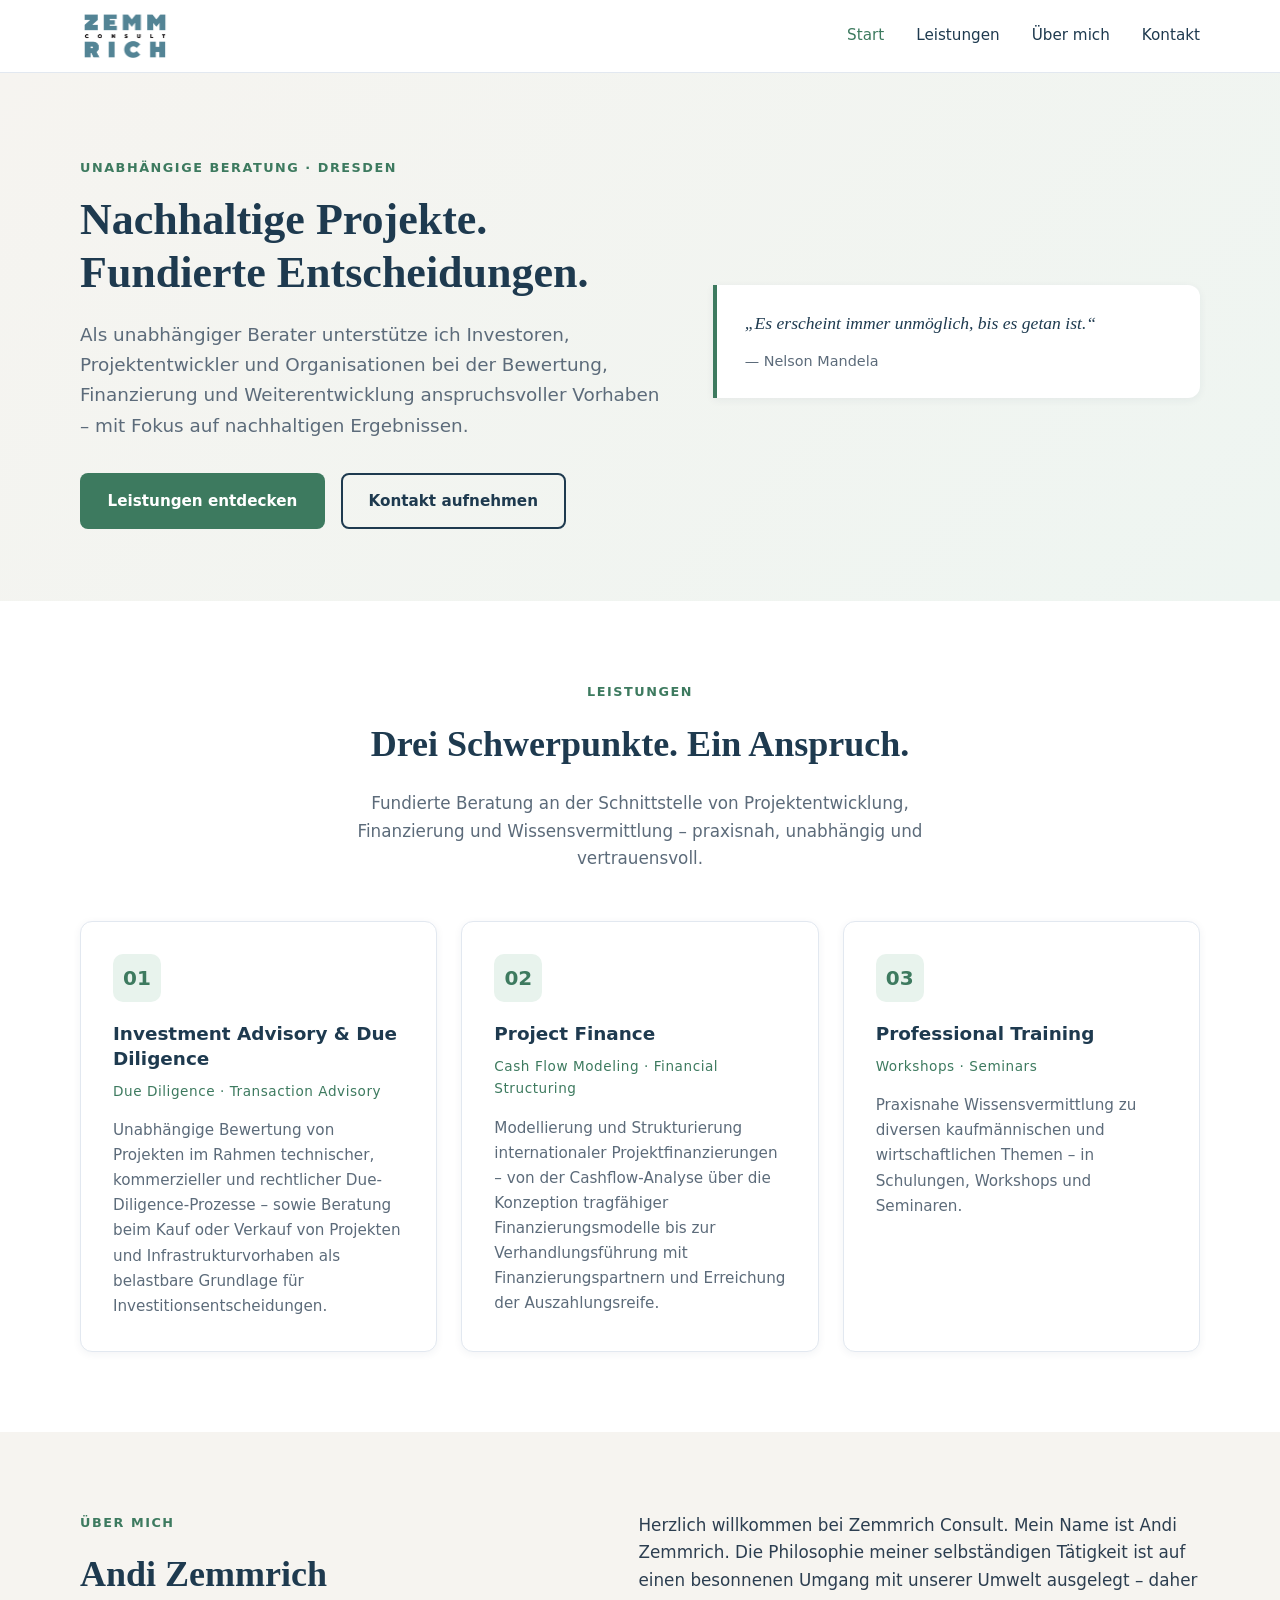
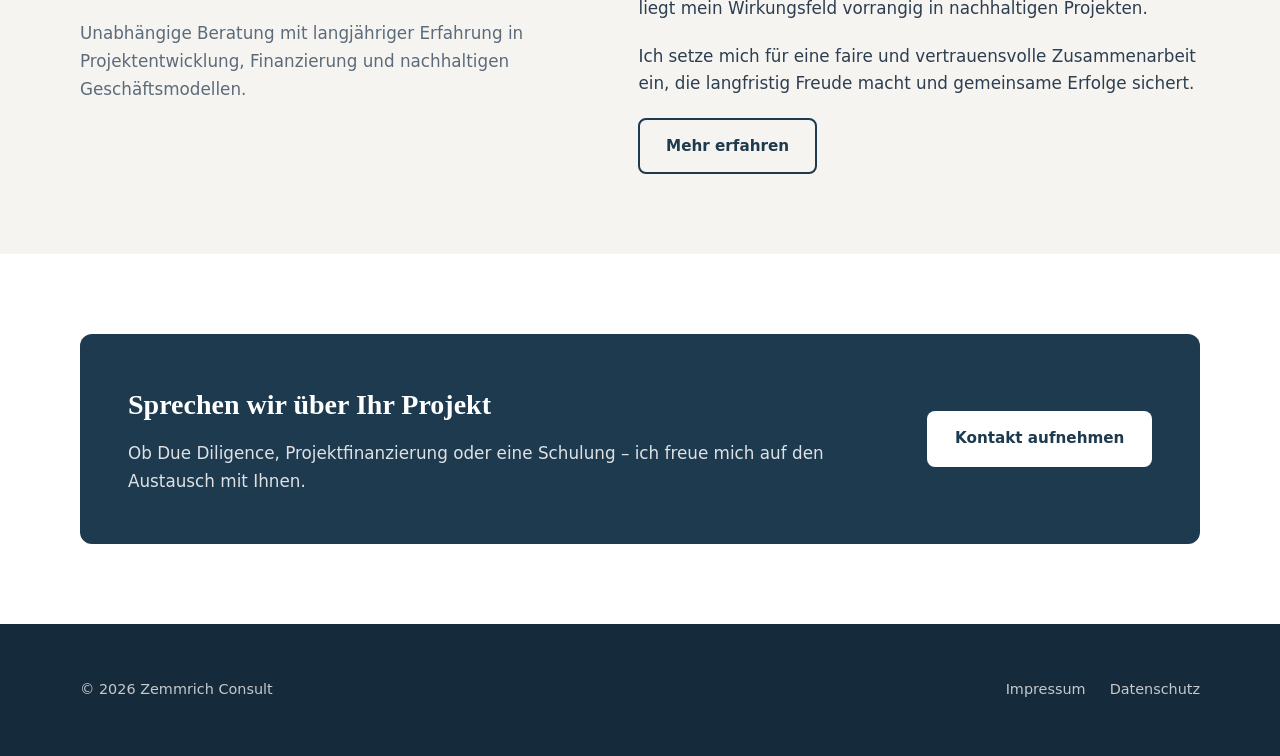
==== index.html @ 038dda1b "initial commit" ====
<!DOCTYPE html>
<html lang="de">
<head>
  <meta charset="UTF-8">
  <meta name="viewport" content="width=device-width, initial-scale=1.0">
  <meta name="description" content="Zemmrich Consult – Beratung zu Investment Advisory, Project Finance und Professional Training in Dresden.">
  <title>ZEMMRICH Consult – Investment Advisory · Project Finance · Professional Training</title>
  <link rel="icon" href="assets/zemmrich_logo_bez.jpg" type="image/jpeg">
  <link rel="stylesheet" href="css/style.css">
</head>
<body>
  <header class="site-header">
    <div class="container header-inner">
      <a href="index.html" class="logo-link" aria-label="ZEMMRICH Consult Startseite">
        <img src="assets/zemmrich_logo_bez.jpg" alt="ZEMMRICH Consult">
      </a>
      <button class="nav-toggle" aria-label="Menü öffnen" aria-expanded="false">
        <span></span><span></span><span></span>
      </button>
      <nav class="main-nav" aria-label="Hauptnavigation">
        <a href="index.html" class="active">Start</a>
        <a href="index.html#leistungen">Leistungen</a>
        <a href="ueber-mich.html">Über mich</a>
        <a href="kontakt.html">Kontakt</a>
      </nav>
    </div>
  </header>

  <main>
    <section class="hero">
      <div class="container hero-grid">
        <div>
          <span class="hero-eyebrow">Unabhängige Beratung · Dresden</span>
          <h1>Nachhaltige Projekte. Fundierte Entscheidungen.</h1>
          <p class="hero-lead">
            Als unabhängiger Berater unterstütze ich Investoren, Projektentwickler und
            Organisationen bei der Bewertung, Finanzierung und Weiterentwicklung
            anspruchsvoller Vorhaben – mit Fokus auf nachhaltigen Ergebnissen.
          </p>
          <div class="hero-actions">
            <a href="#leistungen" class="btn btn-primary">Leistungen entdecken</a>
            <a href="kontakt.html" class="btn btn-outline">Kontakt aufnehmen</a>
          </div>
        </div>
        <aside class="hero-quote">
          <blockquote>
            „Es erscheint immer unmöglich, bis es getan ist.“
          </blockquote>
          <cite>— Nelson Mandela</cite>
        </aside>
      </div>
    </section>

    <section id="leistungen" class="section">
      <div class="container">
        <header class="section-header centered">
          <span class="section-eyebrow">Leistungen</span>
          <h2>Drei Schwerpunkte. Ein Anspruch.</h2>
          <p>
            Fundierte Beratung an der Schnittstelle von Projektentwicklung, Finanzierung
            und Wissensvermittlung – praxisnah, unabhängig und vertrauensvoll.
          </p>
        </header>

        <div class="services-grid">
          <article class="service-card">
            <div class="service-icon" aria-hidden="true">01</div>
            <h3>Investment Advisory &amp; Due Diligence</h3>
            <span class="service-subtitle">Due Diligence · Transaction Advisory</span>
            <p>
              Unabhängige Bewertung von Projekten im Rahmen technischer, kommerzieller
              und rechtlicher Due-Diligence-Prozesse – sowie Beratung beim Kauf oder
              Verkauf von Projekten und Infrastrukturvorhaben als belastbare Grundlage
              für Investitionsentscheidungen.
            </p>
          </article>

          <article class="service-card">
            <div class="service-icon" aria-hidden="true">02</div>
            <h3>Project Finance</h3>
            <span class="service-subtitle">Cash Flow Modeling · Financial Structuring</span>
            <p>
              Modellierung und Strukturierung internationaler Projektfinanzierungen –
              von der Cashflow-Analyse über die Konzeption tragfähiger Finanzierungsmodelle
              bis zur Verhandlungsführung mit Finanzierungspartnern und Erreichung der
              Auszahlungsreife.
            </p>
          </article>

          <article class="service-card">
            <div class="service-icon" aria-hidden="true">03</div>
            <h3>Professional Training</h3>
            <span class="service-subtitle">Workshops · Seminars</span>
            <p>
              Praxisnahe Wissensvermittlung zu diversen kaufmännischen und wirtschaftlichen
              Themen – in Schulungen, Workshops und Seminaren.
            </p>
          </article>
        </div>
      </div>
    </section>

    <section class="section section-alt">
      <div class="container about-grid">
        <header class="section-header">
          <span class="section-eyebrow">Über mich</span>
          <h2>Andi Zemmrich</h2>
          <p>
            Unabhängige Beratung mit langjähriger Erfahrung in Projektentwicklung,
            Finanzierung und nachhaltigen Geschäftsmodellen.
          </p>
        </header>
        <div class="about-content">
          <p>
            Herzlich willkommen bei Zemmrich Consult. Mein Name ist Andi Zemmrich.
            Die Philosophie meiner selbständigen Tätigkeit ist auf einen besonnenen
            Umgang mit unserer Umwelt ausgelegt – daher liegt mein Wirkungsfeld
            vorrangig in nachhaltigen Projekten.
          </p>
          <p>
            Ich setze mich für eine faire und vertrauensvolle Zusammenarbeit ein,
            die langfristig Freude macht und gemeinsame Erfolge sichert.
          </p>
          <a href="ueber-mich.html" class="btn btn-outline">Mehr erfahren</a>
        </div>
      </div>
    </section>

    <section class="section">
      <div class="container">
        <div class="contact-box">
          <div>
            <h2>Sprechen wir über Ihr Projekt</h2>
            <p>
              Ob Due Diligence, Projektfinanzierung oder eine Schulung – ich freue mich
              auf den Austausch mit Ihnen.
            </p>
          </div>
          <a href="kontakt.html" class="btn btn-primary">Kontakt aufnehmen</a>
        </div>
      </div>
    </section>
  </main>

  <footer class="site-footer">
    <div class="container footer-inner">
      <p>© 2026 Zemmrich Consult</p>
      <nav class="footer-nav" aria-label="Fußnavigation">
        <a href="impressum.html">Impressum</a>
        <a href="datenschutz.html">Datenschutz</a>
      </nav>
    </div>
  </footer>

  <script src="js/main.js"></script>
</body>
</html>
---- css/style.css ----
:root {
  --color-navy: #1e3a4f;
  --color-navy-dark: #152a3a;
  --color-green: #3d7a5f;
  --color-green-light: #4f9b78;
  --color-sand: #f6f4f0;
  --color-white: #ffffff;
  --color-text: #2c3e50;
  --color-muted: #5c6b7a;
  --color-border: #e2e8f0;
  --font-serif: Georgia, "Times New Roman", serif;
  --font-sans: system-ui, -apple-system, "Segoe UI", Roboto, sans-serif;
  --shadow-sm: 0 2px 8px rgba(30, 58, 79, 0.06);
  --shadow-md: 0 8px 30px rgba(30, 58, 79, 0.1);
  --radius: 12px;
  --max-width: 1120px;
  --header-height: 72px;
}

*,
*::before,
*::after {
  box-sizing: border-box;
}

html {
  scroll-behavior: smooth;
}

body {
  margin: 0;
  font-family: var(--font-sans);
  font-size: 1.05rem;
  line-height: 1.65;
  color: var(--color-text);
  background: var(--color-white);
}

img {
  max-width: 100%;
  height: auto;
  display: block;
}

a {
  color: var(--color-green);
  text-decoration: none;
  transition: color 0.2s ease;
}

a:hover {
  color: var(--color-green-light);
}

.container {
  width: min(100% - 2rem, var(--max-width));
  margin-inline: auto;
}

/* Header */
.site-header {
  position: sticky;
  top: 0;
  z-index: 100;
  background: rgba(255, 255, 255, 0.95);
  backdrop-filter: blur(10px);
  border-bottom: 1px solid var(--color-border);
}

.header-inner {
  display: flex;
  align-items: center;
  justify-content: space-between;
  min-height: var(--header-height);
  gap: 1.5rem;
}

.logo-link {
  display: flex;
  align-items: center;
  flex-shrink: 0;
}

.logo-link img,
.logo-link svg {
  height: 52px;
  width: auto;
  max-width: 220px;
  object-fit: contain;
}

.main-nav {
  display: flex;
  align-items: center;
  gap: 2rem;
}

.main-nav a {
  color: var(--color-navy);
  font-size: 0.95rem;
  font-weight: 500;
}

.main-nav a:hover,
.main-nav a.active {
  color: var(--color-green);
}

.nav-toggle {
  display: none;
  background: none;
  border: none;
  cursor: pointer;
  padding: 0.5rem;
}

.nav-toggle span {
  display: block;
  width: 24px;
  height: 2px;
  background: var(--color-navy);
  margin: 5px 0;
  transition: transform 0.3s ease;
}

/* Hero */
.hero {
  background: linear-gradient(135deg, var(--color-sand) 0%, #eef5f1 100%);
  padding: 5rem 0 4.5rem;
}

.hero-grid {
  display: grid;
  grid-template-columns: 1.2fr 1fr;
  gap: 3rem;
  align-items: center;
}

.hero-eyebrow {
  display: inline-block;
  font-size: 0.8rem;
  font-weight: 600;
  letter-spacing: 0.12em;
  text-transform: uppercase;
  color: var(--color-green);
  margin-bottom: 1rem;
}

.hero h1 {
  font-family: var(--font-serif);
  font-size: clamp(2rem, 4vw, 2.75rem);
  line-height: 1.2;
  color: var(--color-navy);
  margin: 0 0 1.25rem;
}

.hero-lead {
  font-size: 1.15rem;
  color: var(--color-muted);
  margin: 0 0 2rem;
  max-width: 52ch;
}

.hero-quote {
  background: var(--color-white);
  border-left: 4px solid var(--color-green);
  padding: 1.5rem 1.75rem;
  border-radius: 0 var(--radius) var(--radius) 0;
  box-shadow: var(--shadow-sm);
}

.hero-quote blockquote {
  margin: 0;
  font-family: var(--font-serif);
  font-style: italic;
  font-size: 1.1rem;
  color: var(--color-navy);
}

.hero-quote cite {
  display: block;
  margin-top: 0.75rem;
  font-style: normal;
  font-size: 0.9rem;
  color: var(--color-muted);
}

.btn {
  display: inline-flex;
  align-items: center;
  justify-content: center;
  padding: 0.85rem 1.6rem;
  border-radius: 8px;
  font-weight: 600;
  font-size: 0.95rem;
  border: 2px solid transparent;
  cursor: pointer;
  transition: all 0.2s ease;
}

.btn-primary {
  background: var(--color-green);
  color: var(--color-white);
}

.btn-primary:hover {
  background: var(--color-green-light);
  color: var(--color-white);
}

.btn-outline {
  background: transparent;
  color: var(--color-navy);
  border-color: var(--color-navy);
}

.btn-outline:hover {
  background: var(--color-navy);
  color: var(--color-white);
}

.hero-actions {
  display: flex;
  flex-wrap: wrap;
  gap: 1rem;
}

/* Sections */
.section {
  padding: 5rem 0;
}

.section-alt {
  background: var(--color-sand);
}

.section-header {
  max-width: 640px;
  margin-bottom: 3rem;
}

.section-header.centered {
  text-align: center;
  margin-inline: auto;
}

.section-eyebrow {
  display: block;
  font-size: 0.8rem;
  font-weight: 600;
  letter-spacing: 0.12em;
  text-transform: uppercase;
  color: var(--color-green);
  margin-bottom: 0.75rem;
}

.section-header h2 {
  font-family: var(--font-serif);
  font-size: clamp(1.75rem, 3vw, 2.25rem);
  color: var(--color-navy);
  margin: 0 0 1rem;
}

.section-header p {
  color: var(--color-muted);
  margin: 0;
}

/* Service cards */
.services-grid {
  display: grid;
  grid-template-columns: repeat(3, 1fr);
  gap: 1.5rem;
}

.service-card {
  background: var(--color-white);
  border: 1px solid var(--color-border);
  border-radius: var(--radius);
  padding: 2rem;
  box-shadow: var(--shadow-sm);
  transition: transform 0.2s ease, box-shadow 0.2s ease;
}

.service-card:hover {
  transform: translateY(-4px);
  box-shadow: var(--shadow-md);
}

.service-icon {
  width: 48px;
  height: 48px;
  border-radius: 10px;
  background: #e8f3ed;
  color: var(--color-green);
  display: flex;
  align-items: center;
  justify-content: center;
  font-size: 1.25rem;
  font-weight: 700;
  margin-bottom: 1.25rem;
}

.service-card h3 {
  font-size: 1.15rem;
  color: var(--color-navy);
  margin: 0 0 0.5rem;
  line-height: 1.35;
}

.service-subtitle {
  display: block;
  font-size: 0.85rem;
  font-weight: 500;
  color: var(--color-green);
  letter-spacing: 0.04em;
  margin-bottom: 1rem;
}

.service-card p {
  font-size: 0.95rem;
  color: var(--color-muted);
  margin: 0;
}

/* About */
.about-grid {
  display: grid;
  grid-template-columns: 1fr 1.1fr;
  gap: 3rem;
  align-items: start;
}

.about-content p {
  margin: 0 0 1.25rem;
  color: var(--color-text);
}

.about-content p:last-child {
  margin-bottom: 0;
}

.values-list {
  list-style: none;
  padding: 0;
  margin: 2rem 0 0;
  display: grid;
  gap: 1rem;
}

.values-list li {
  background: var(--color-white);
  border: 1px solid var(--color-border);
  border-radius: var(--radius);
  padding: 1.25rem 1.5rem;
}

.values-list strong {
  display: block;
  color: var(--color-navy);
  margin-bottom: 0.25rem;
}

.values-list span {
  font-size: 0.95rem;
  color: var(--color-muted);
}

/* Contact */
.contact-box {
  background: var(--color-navy);
  color: var(--color-white);
  border-radius: var(--radius);
  padding: 3rem;
  display: grid;
  grid-template-columns: 1fr auto;
  gap: 2rem;
  align-items: center;
}

.contact-box h2 {
  font-family: var(--font-serif);
  font-size: 1.75rem;
  margin: 0 0 0.75rem;
}

.contact-box p {
  margin: 0;
  opacity: 0.85;
}

.contact-box .btn-primary {
  background: var(--color-white);
  color: var(--color-navy);
}

.contact-box .btn-primary:hover {
  background: var(--color-sand);
}

.contact-details {
  display: grid;
  gap: 1.5rem;
  margin-top: 2rem;
}

.contact-item strong {
  display: block;
  color: var(--color-navy);
  margin-bottom: 0.25rem;
}

.contact-item span,
.contact-item a {
  color: var(--color-muted);
}

.contact-placeholder {
  font-style: italic;
  color: var(--color-muted);
}

/* Page layout (subpages) */
.page-hero {
  background: var(--color-sand);
  padding: 3rem 0;
}

.page-hero h1 {
  font-family: var(--font-serif);
  font-size: clamp(1.75rem, 3vw, 2.5rem);
  color: var(--color-navy);
  margin: 0;
}

.page-content {
  padding: 3rem 0 5rem;
  max-width: 720px;
}

.page-content h2 {
  font-family: var(--font-serif);
  color: var(--color-navy);
  margin: 2rem 0 1rem;
}

.page-content p {
  margin: 0 0 1.25rem;
}

/* Footer */
.site-footer {
  background: var(--color-navy-dark);
  color: rgba(255, 255, 255, 0.75);
  padding: 2.5rem 0;
  font-size: 0.9rem;
}

.footer-inner {
  display: flex;
  flex-wrap: wrap;
  justify-content: space-between;
  align-items: center;
  gap: 1rem;
}

.footer-nav {
  display: flex;
  flex-wrap: wrap;
  gap: 1.5rem;
}

.footer-nav a {
  color: rgba(255, 255, 255, 0.75);
}

.footer-nav a:hover {
  color: var(--color-white);
}

/* Responsive */
@media (max-width: 900px) {
  .hero-grid,
  .about-grid,
  .services-grid {
    grid-template-columns: 1fr;
  }

  .contact-box {
    grid-template-columns: 1fr;
    text-align: center;
  }

  .nav-toggle {
    display: block;
  }

  .main-nav {
    position: fixed;
    top: var(--header-height);
    left: 0;
    right: 0;
    background: var(--color-white);
    flex-direction: column;
    padding: 1.5rem;
    gap: 1.25rem;
    border-bottom: 1px solid var(--color-border);
    transform: translateY(-120%);
    opacity: 0;
    pointer-events: none;
    transition: all 0.3s ease;
  }

  .main-nav.open {
    transform: translateY(0);
    opacity: 1;
    pointer-events: auto;
  }
}
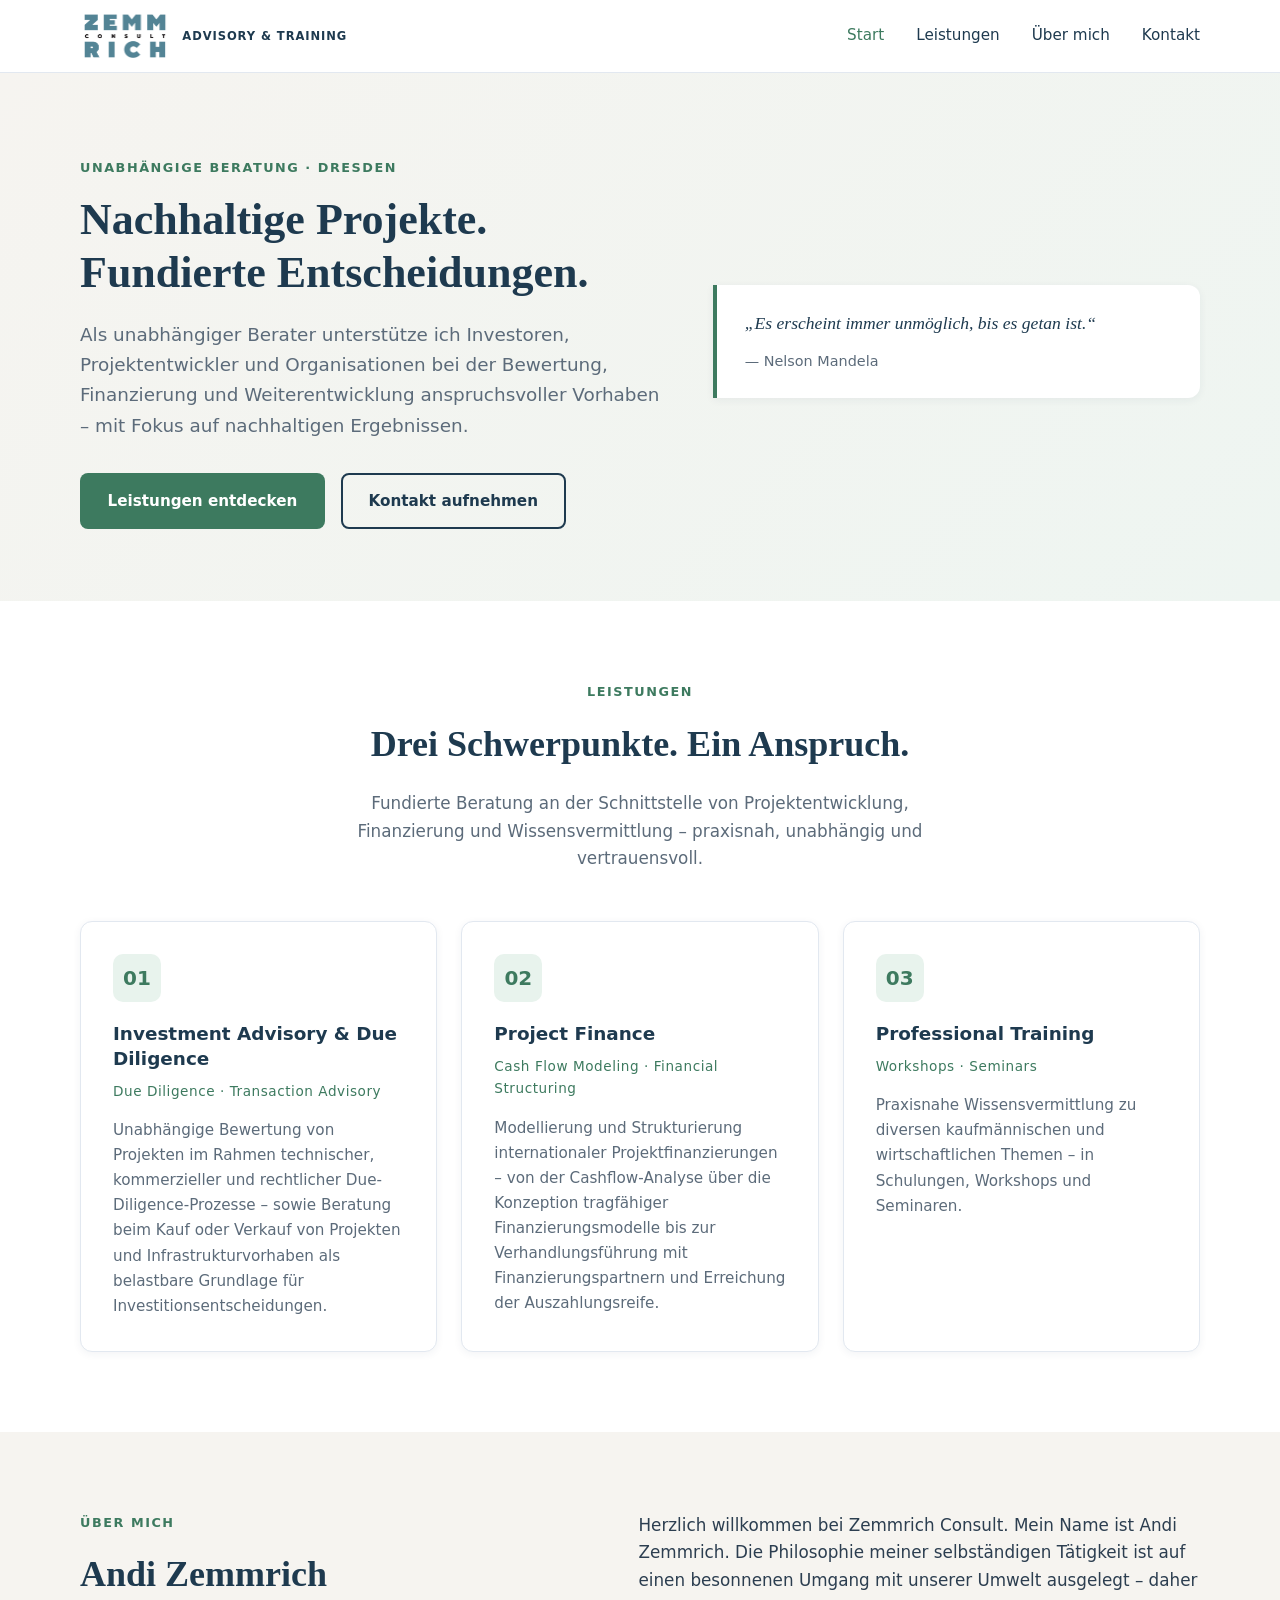
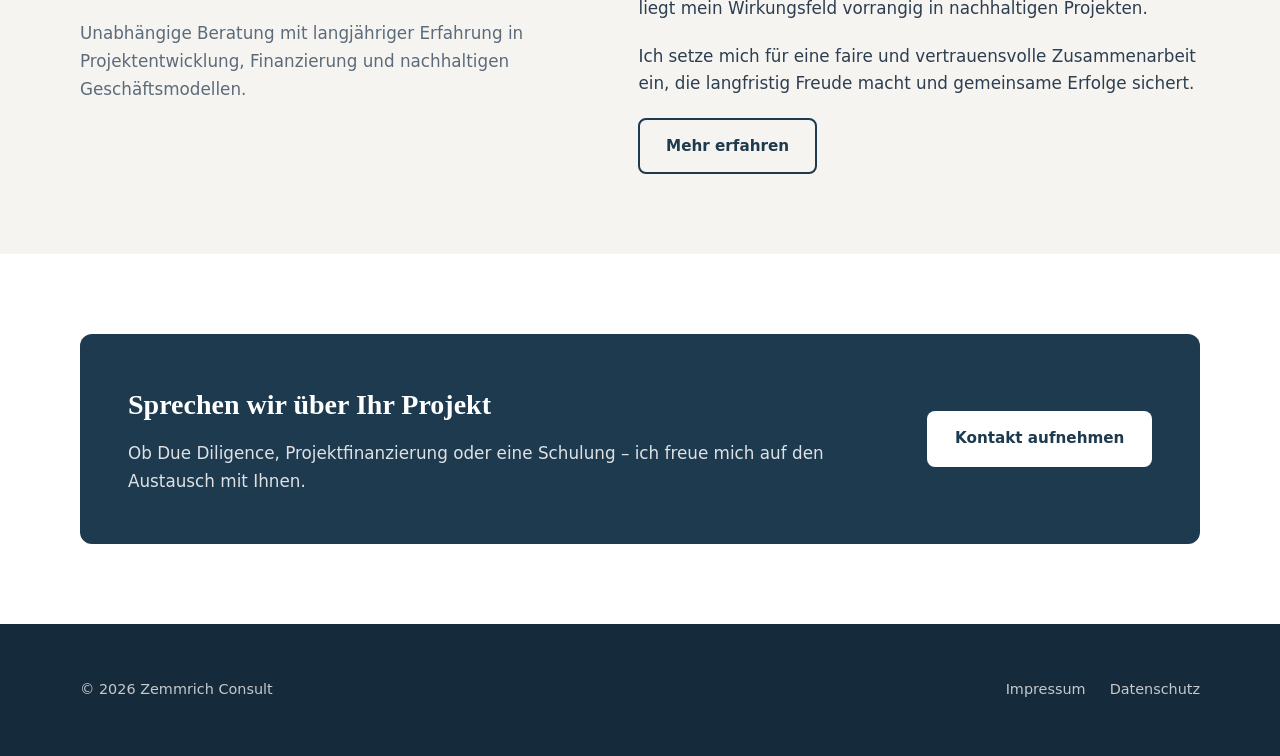
==== commit 53d647f0: "Website aktualisiert" ====
--- a/index.html
+++ b/index.html
@@ -13,6 +13,7 @@
     <div class="container header-inner">
       <a href="index.html" class="logo-link" aria-label="ZEMMRICH Consult Startseite">
         <img src="assets/zemmrich_logo_bez.jpg" alt="ZEMMRICH Consult">
+        <span class="logo-tagline">Advisory &amp; Training</span>
       </a>
       <button class="nav-toggle" aria-label="Menü öffnen" aria-expanded="false">
         <span></span><span></span><span></span>
--- a/css/style.css
+++ b/css/style.css
@@ -78,7 +78,9 @@
 .logo-link {
   display: flex;
   align-items: center;
-  flex-shrink: 0;
+  gap: 0.75rem;
+  flex-shrink: 1;
+  min-width: 0;
 }
 
 .logo-link img,
@@ -87,6 +89,17 @@
   width: auto;
   max-width: 220px;
   object-fit: contain;
+  flex-shrink: 0;
+}
+
+.logo-tagline {
+  font-size: 0.72rem;
+  font-weight: 600;
+  letter-spacing: 0.08em;
+  text-transform: uppercase;
+  color: var(--color-navy);
+  line-height: 1.25;
+  white-space: nowrap;
 }
 
 .main-nav {
@@ -444,8 +457,23 @@
   margin: 2rem 0 1rem;
 }
 
+.page-content h3 {
+  font-size: 1.05rem;
+  color: var(--color-navy);
+  margin: 1.5rem 0 0.75rem;
+}
+
 .page-content p {
   margin: 0 0 1.25rem;
+}
+
+.page-content ol {
+  margin: 0 0 1.25rem;
+  padding-left: 1.5rem;
+}
+
+.page-content ol li {
+  margin-bottom: 0.5rem;
 }
 
 /* Footer */
@@ -517,3 +545,10 @@
     pointer-events: auto;
   }
 }
+
+@media (max-width: 480px) {
+  .logo-tagline {
+    font-size: 0.62rem;
+    letter-spacing: 0.04em;
+  }
+}
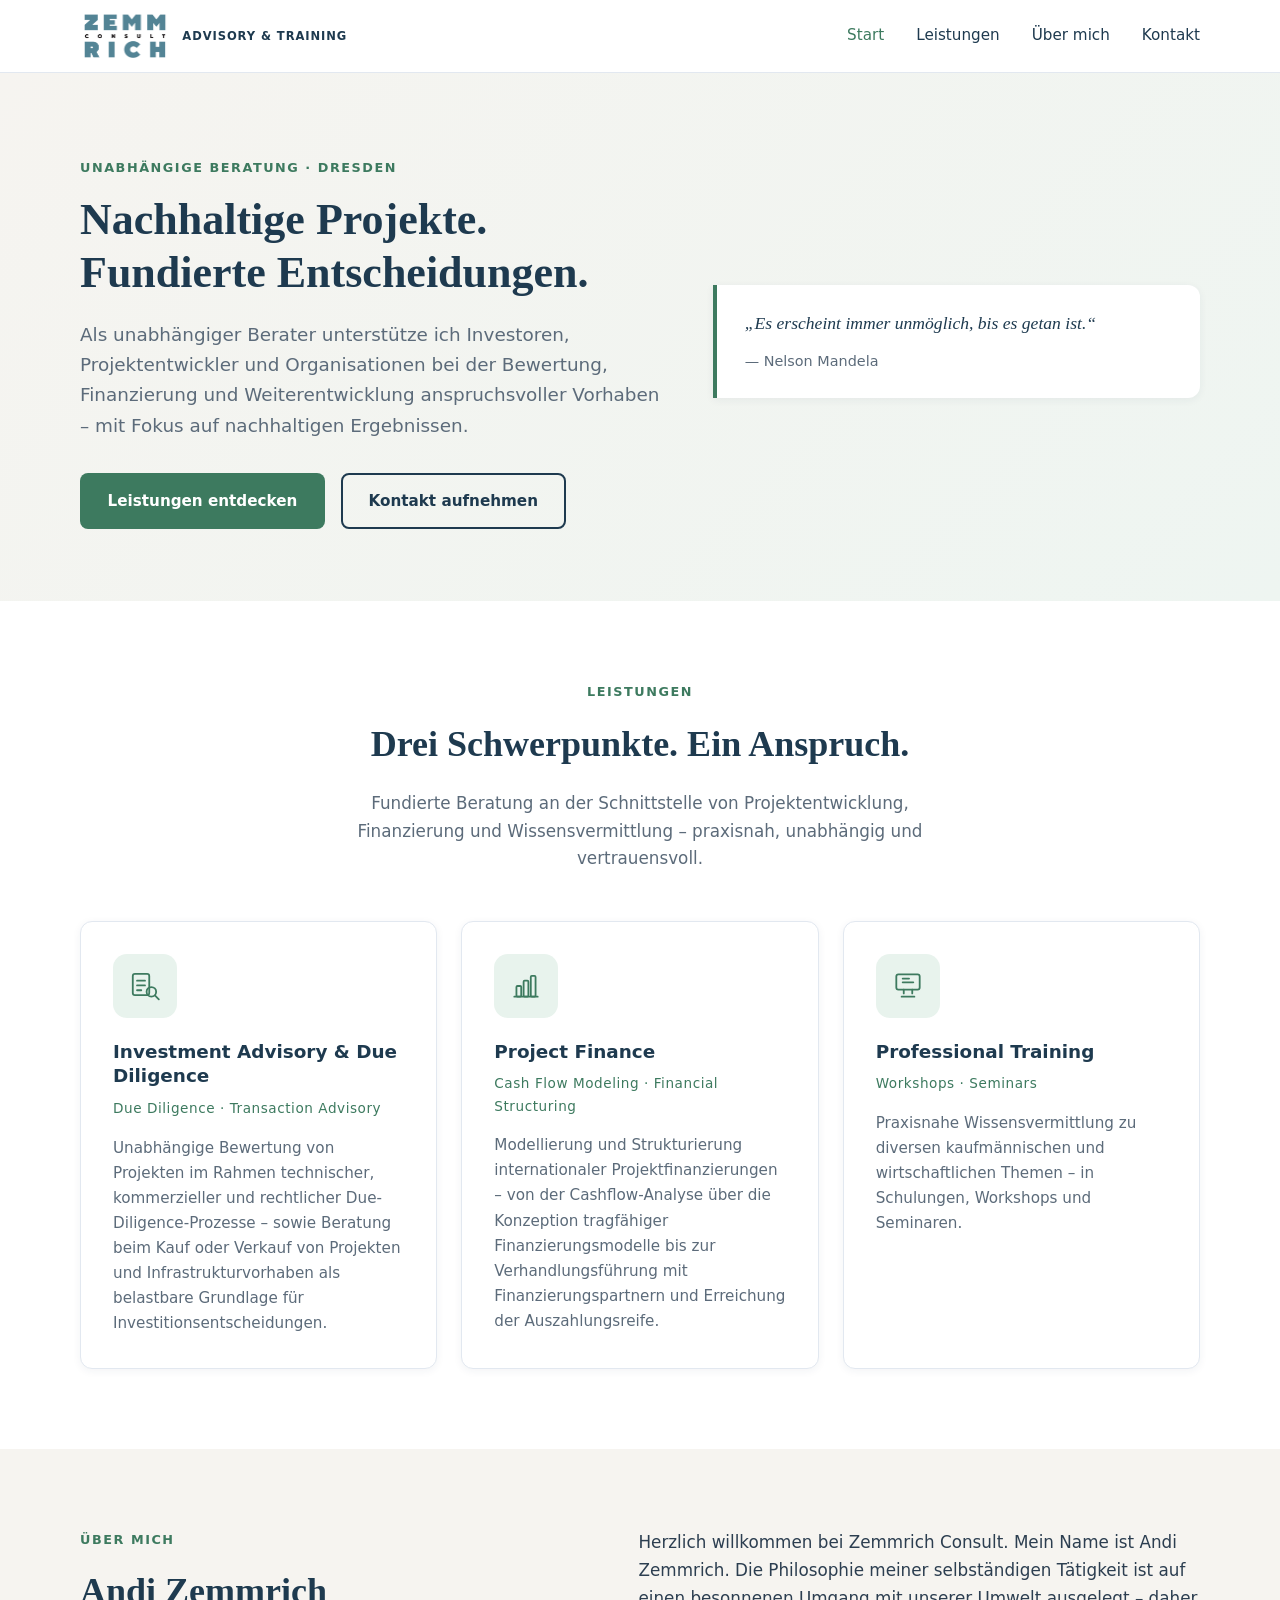
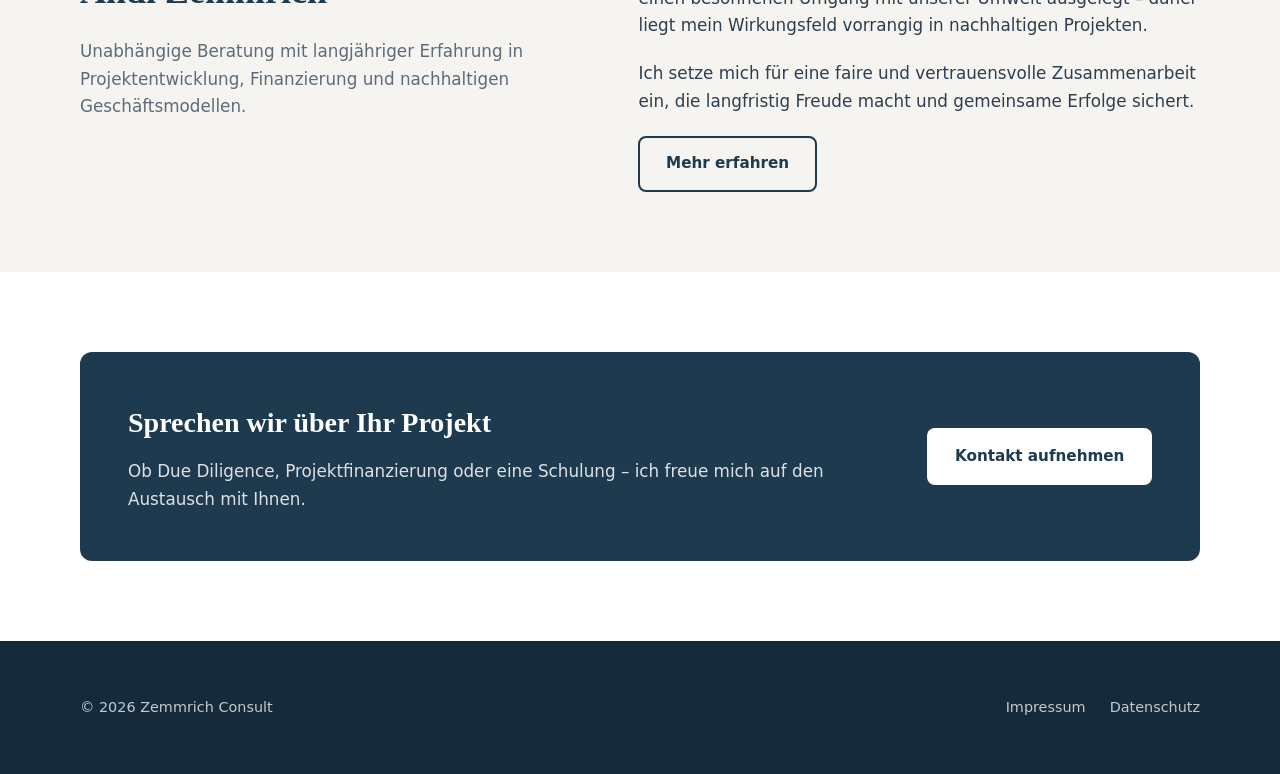
==== commit d175f340: "Website aktualisiert" ====
--- a/index.html
+++ b/index.html
@@ -65,7 +65,14 @@
 
         <div class="services-grid">
           <article class="service-card">
-            <div class="service-icon" aria-hidden="true">01</div>
+            <div class="service-icon" aria-hidden="true">
+              <svg viewBox="0 0 32 32" fill="none" stroke="currentColor" stroke-width="1.7" stroke-linecap="round" stroke-linejoin="round">
+                <rect x="4.5" y="4.5" width="15.5" height="20" rx="2"/>
+                <path d="M8.5 11h7.5M8.5 15.5h7.5M8.5 20h4"/>
+                <circle cx="22" cy="21.5" r="4.5"/>
+                <path d="M25.3 24.8 29 28.5"/>
+              </svg>
+            </div>
             <h3>Investment Advisory &amp; Due Diligence</h3>
             <span class="service-subtitle">Due Diligence · Transaction Advisory</span>
             <p>
@@ -77,7 +84,14 @@
           </article>
 
           <article class="service-card">
-            <div class="service-icon" aria-hidden="true">02</div>
+            <div class="service-icon" aria-hidden="true">
+              <svg viewBox="0 0 32 32" fill="none" stroke="currentColor" stroke-width="1.7" stroke-linecap="round" stroke-linejoin="round">
+                <path d="M5 26h22"/>
+                <rect x="7" y="16" width="4.5" height="10" rx="1"/>
+                <rect x="13.75" y="11" width="4.5" height="15" rx="1"/>
+                <rect x="20.5" y="6.5" width="4.5" height="19.5" rx="1"/>
+              </svg>
+            </div>
             <h3>Project Finance</h3>
             <span class="service-subtitle">Cash Flow Modeling · Financial Structuring</span>
             <p>
@@ -89,7 +103,13 @@
           </article>
 
           <article class="service-card">
-            <div class="service-icon" aria-hidden="true">03</div>
+            <div class="service-icon" aria-hidden="true">
+              <svg viewBox="0 0 32 32" fill="none" stroke="currentColor" stroke-width="1.7" stroke-linecap="round" stroke-linejoin="round">
+                <rect x="5" y="5" width="22" height="14.5" rx="2"/>
+                <path d="M12 19.5v3.5M20 19.5v3.5M10 26h12"/>
+                <path d="M11 12.5h10M11 9h6"/>
+              </svg>
+            </div>
             <h3>Professional Training</h3>
             <span class="service-subtitle">Workshops · Seminars</span>
             <p>
--- a/css/style.css
+++ b/css/style.css
@@ -301,17 +301,21 @@
 }
 
 .service-icon {
-  width: 48px;
-  height: 48px;
-  border-radius: 10px;
+  width: 64px;
+  height: 64px;
+  border-radius: 14px;
   background: #e8f3ed;
   color: var(--color-green);
   display: flex;
   align-items: center;
   justify-content: center;
-  font-size: 1.25rem;
-  font-weight: 700;
-  margin-bottom: 1.25rem;
+  margin-bottom: 1.35rem;
+}
+
+.service-icon svg {
+  width: 34px;
+  height: 34px;
+  display: block;
 }
 
 .service-card h3 {
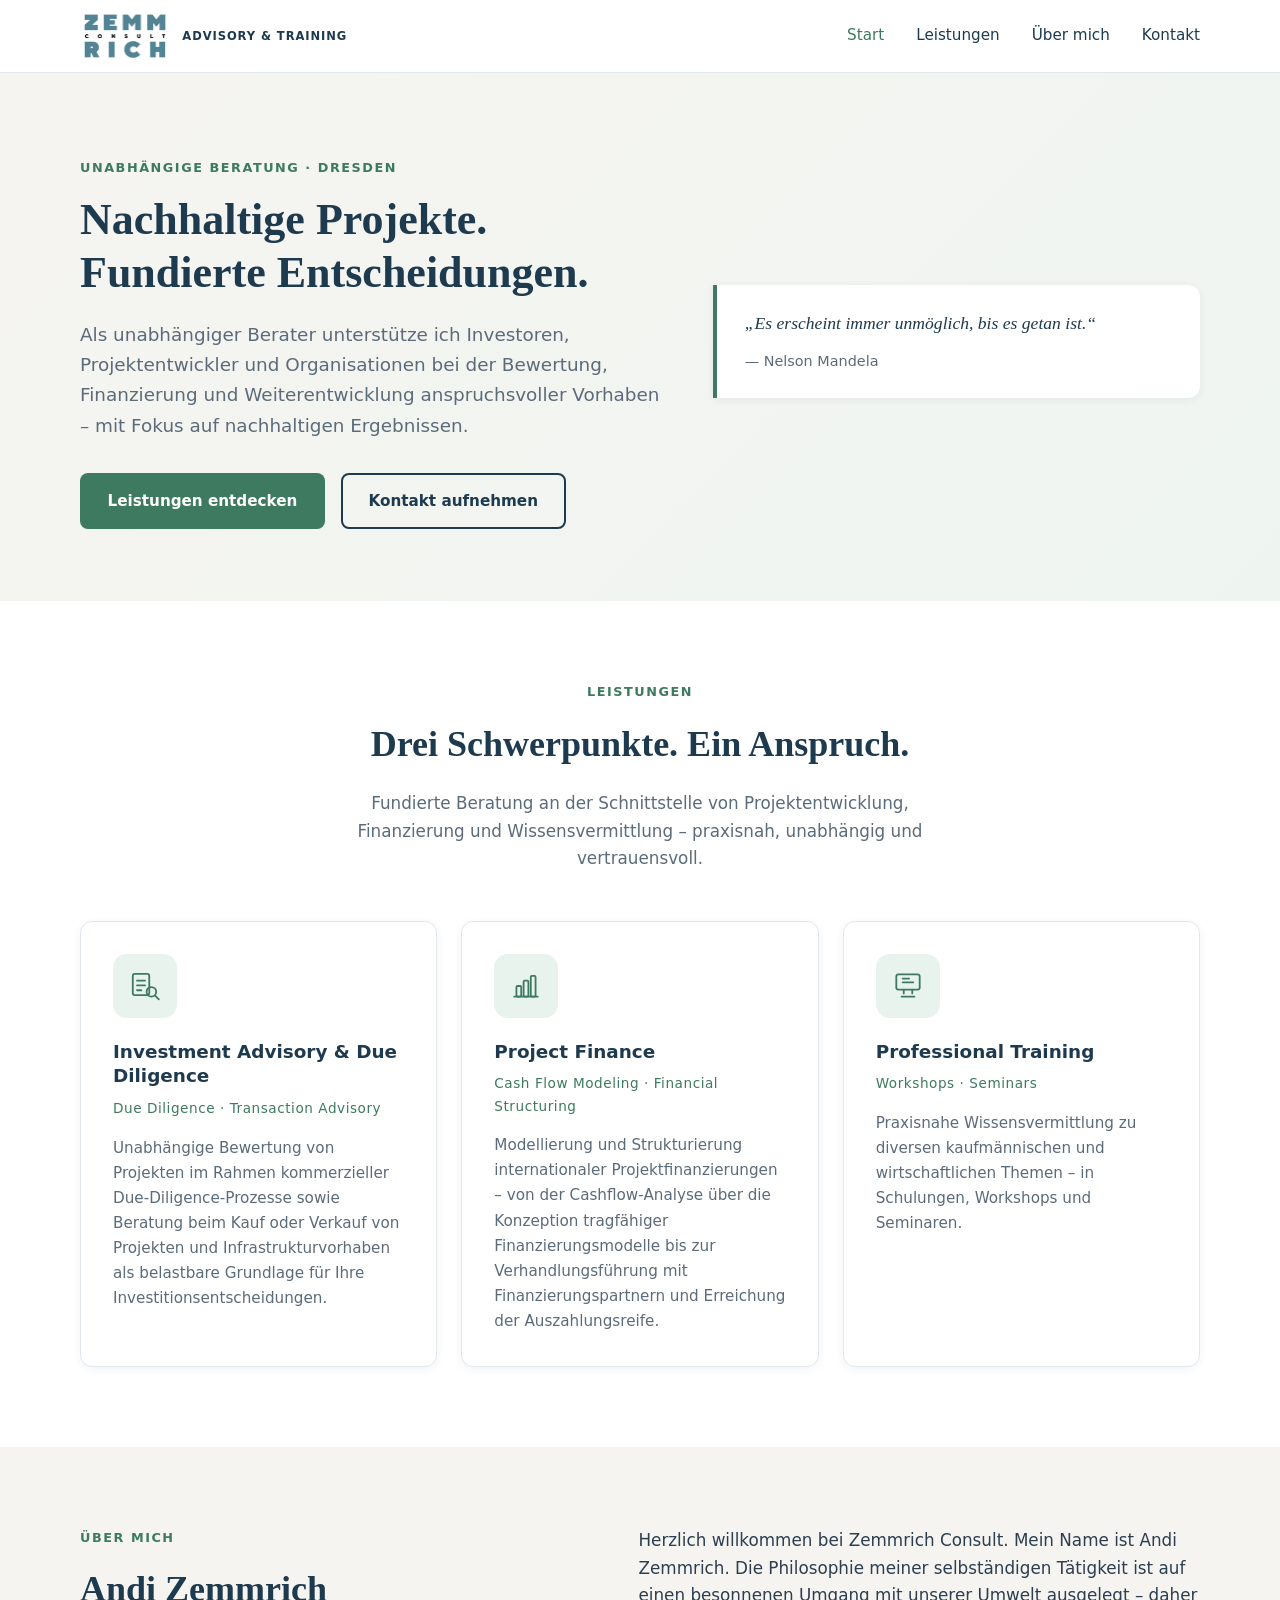
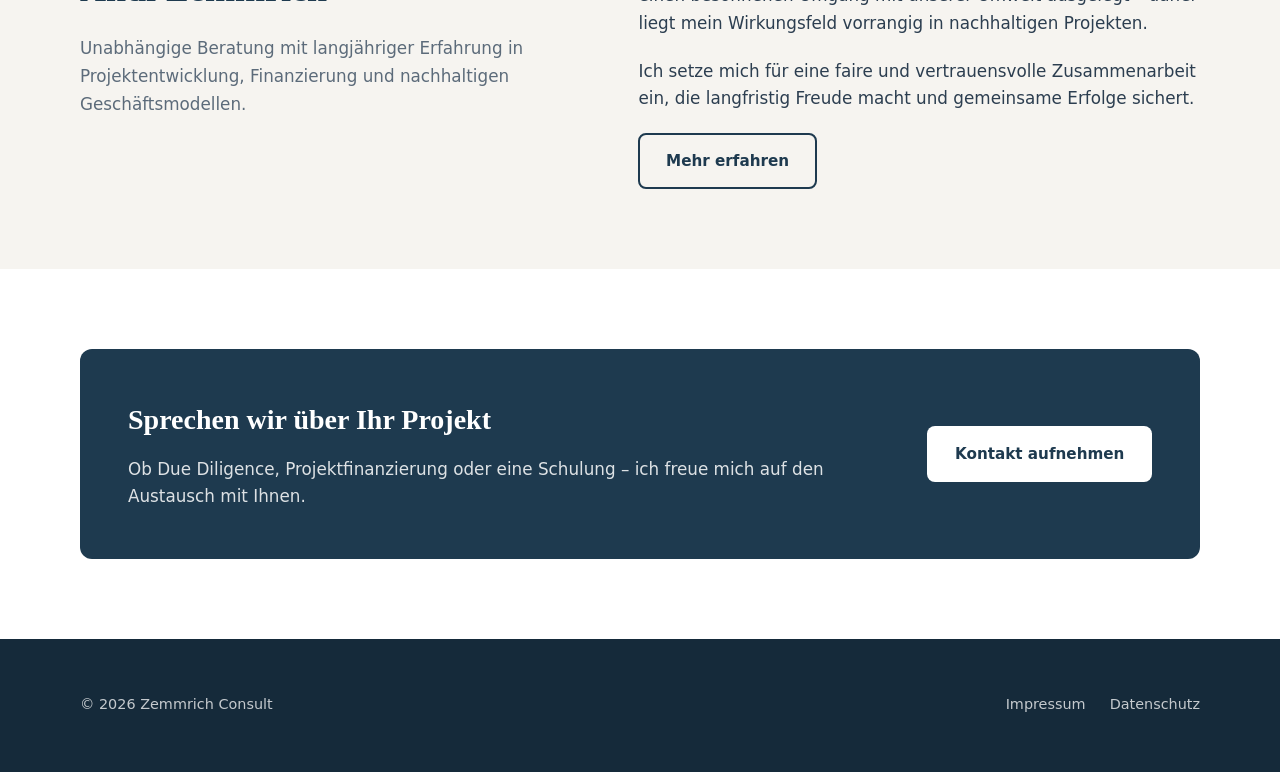
==== commit 09c95975: "Website aktualisiert" ====
--- a/index.html
+++ b/index.html
@@ -76,10 +76,10 @@
             <h3>Investment Advisory &amp; Due Diligence</h3>
             <span class="service-subtitle">Due Diligence · Transaction Advisory</span>
             <p>
-              Unabhängige Bewertung von Projekten im Rahmen technischer, kommerzieller
-              und rechtlicher Due-Diligence-Prozesse – sowie Beratung beim Kauf oder
-              Verkauf von Projekten und Infrastrukturvorhaben als belastbare Grundlage
-              für Investitionsentscheidungen.
+              Unabhängige Bewertung von Projekten im Rahmen kommerzieller
+              Due-Diligence-Prozesse sowie Beratung beim Kauf oder Verkauf von
+              Projekten und Infrastrukturvorhaben als belastbare Grundlage für
+              Ihre Investitionsentscheidungen.
             </p>
           </article>
 
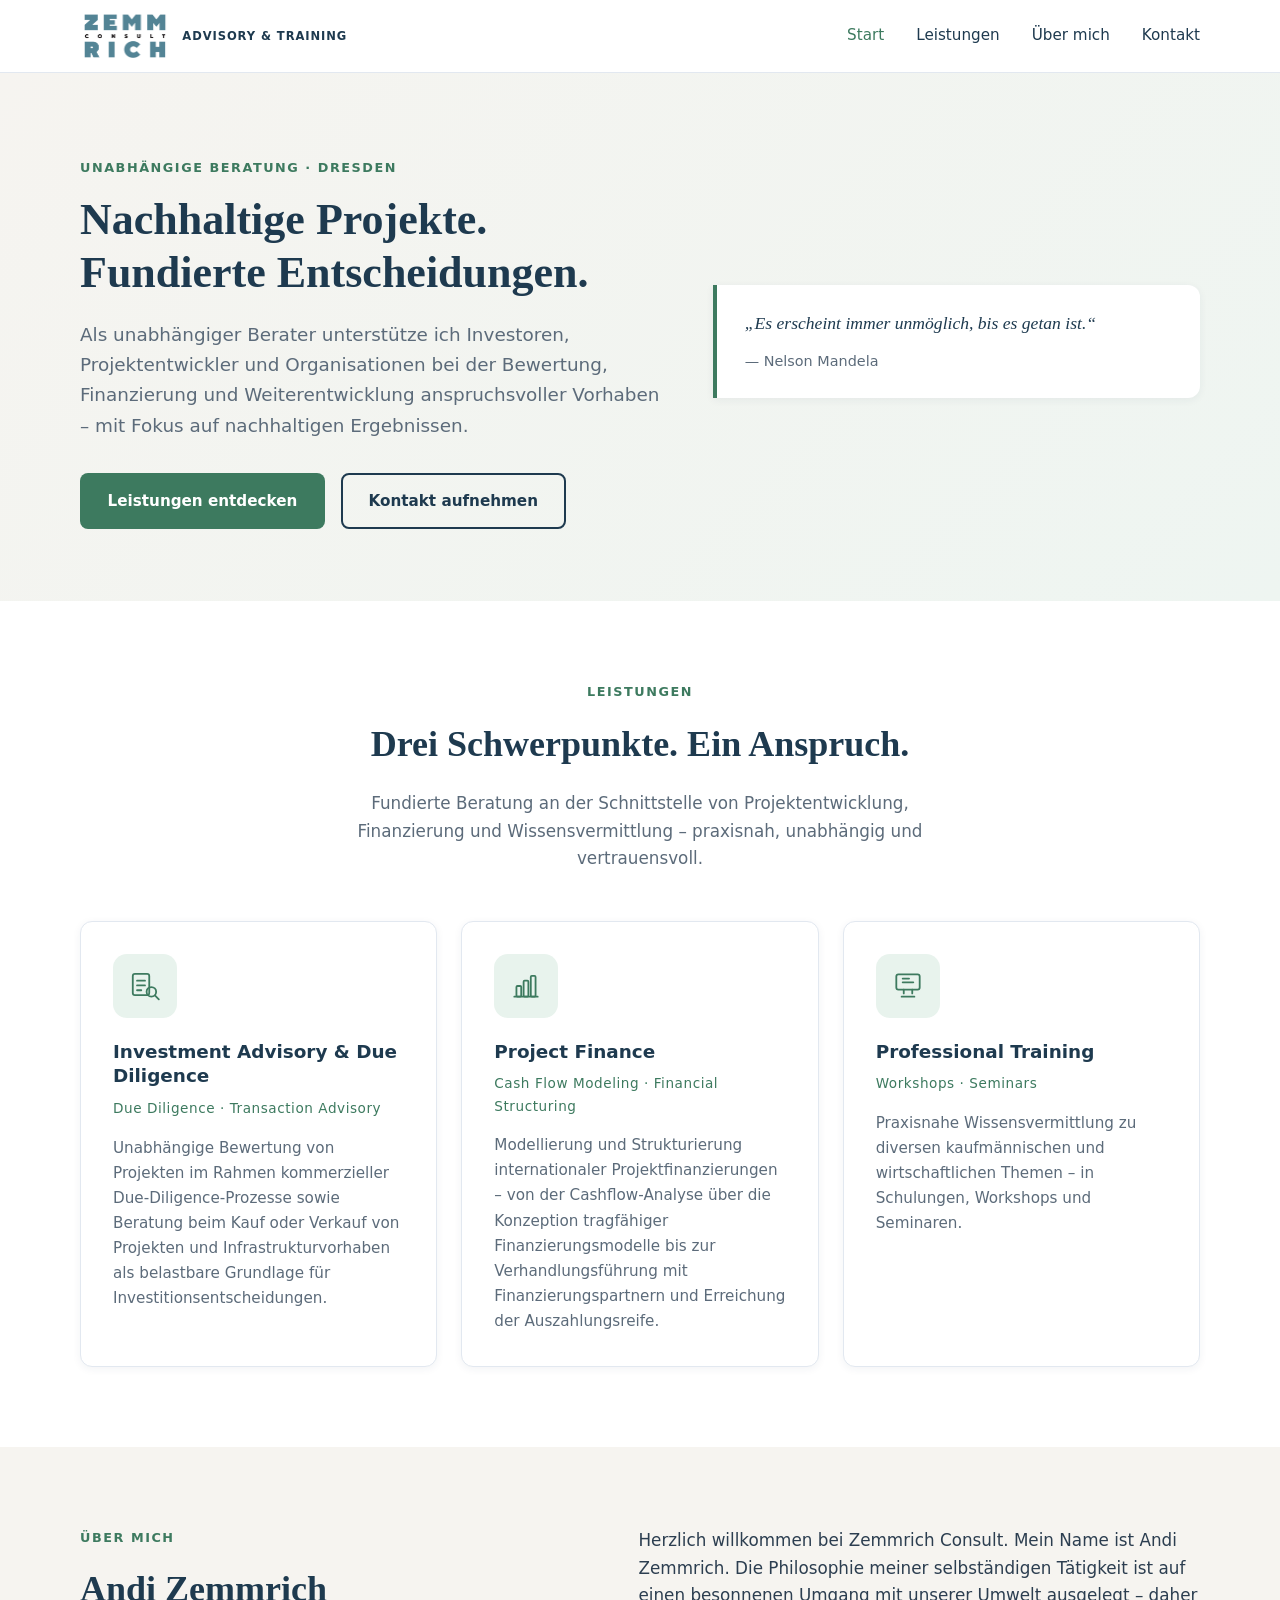
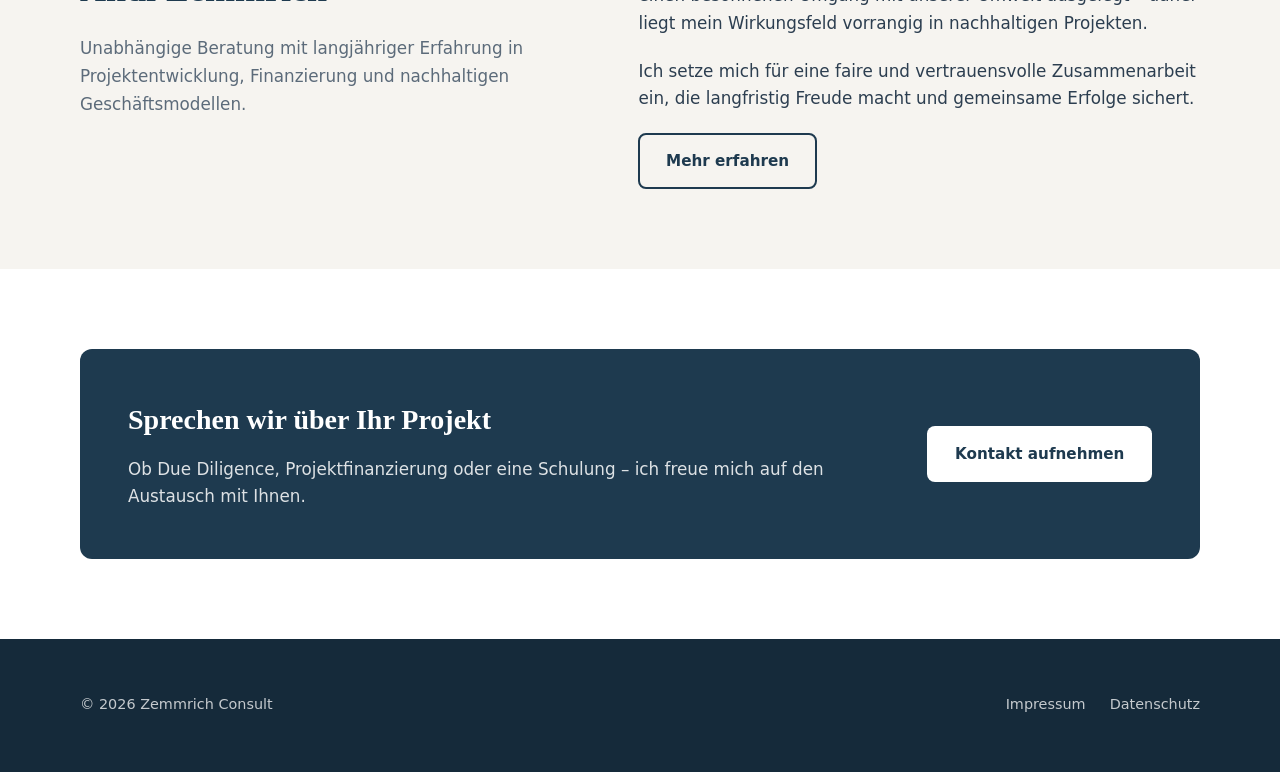
==== commit d4f6ac9f: "Website aktualisiert" ====
--- a/index.html
+++ b/index.html
@@ -79,7 +79,7 @@
               Unabhängige Bewertung von Projekten im Rahmen kommerzieller
               Due-Diligence-Prozesse sowie Beratung beim Kauf oder Verkauf von
               Projekten und Infrastrukturvorhaben als belastbare Grundlage für
-              Ihre Investitionsentscheidungen.
+              Investitionsentscheidungen.
             </p>
           </article>
 
